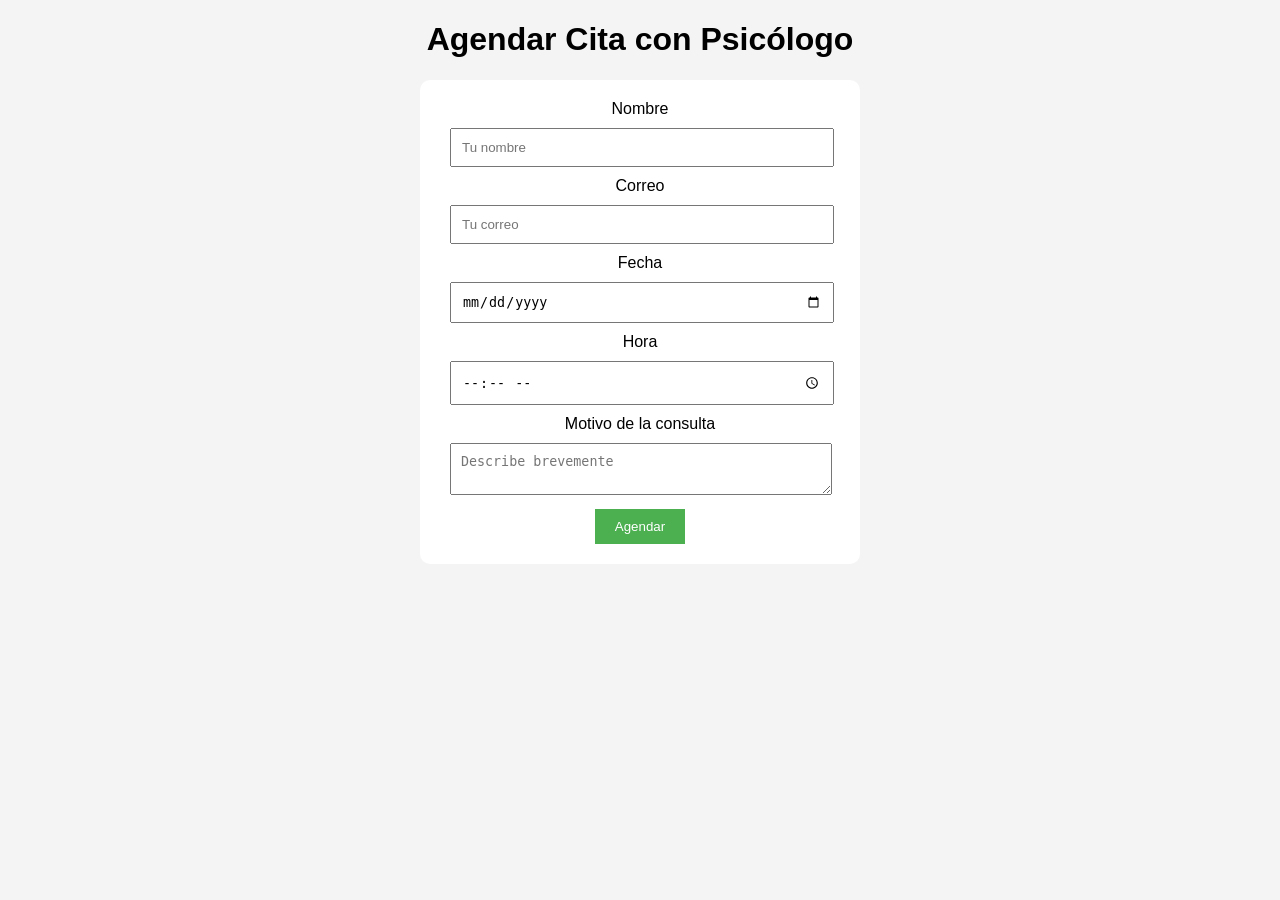
==== cita.html @ baad1968 "Add files via upload" ====
<!DOCTYPE html>
<html>
<head>
<title>Agendar Cita</title>
<link rel="stylesheet" href="style.css">
</head>

<body>

<h1>Agendar Cita con Psicólogo</h1>

<div class="formulario">

<label>Nombre</label>
<input type="text" placeholder="Tu nombre">

<label>Correo</label>
<input type="email" placeholder="Tu correo">

<label>Fecha</label>
<input type="date">

<label>Hora</label>
<input type="time">

<label>Motivo de la consulta</label>
<textarea placeholder="Describe brevemente"></textarea>

<button onclick="cita()">Agendar</button>

</div>

<script src="script.js"></script>

</body>
</html>
---- style.css ----
body{
font-family: Arial;
background:#f4f4f4;
text-align:center;
}

.login-box{
width:300px;
margin:100px auto;
padding:20px;
background:white;
border-radius:10px;
}

input, textarea{
width:90%;
padding:10px;
margin:10px;
}

button{
padding:10px 20px;
background:#4CAF50;
color:white;
border:none;
cursor:pointer;
}

button:hover{
background:#45a049;
}

.formulario{
width:400px;
margin:auto;
background:white;
padding:20px;
border-radius:10px;
}
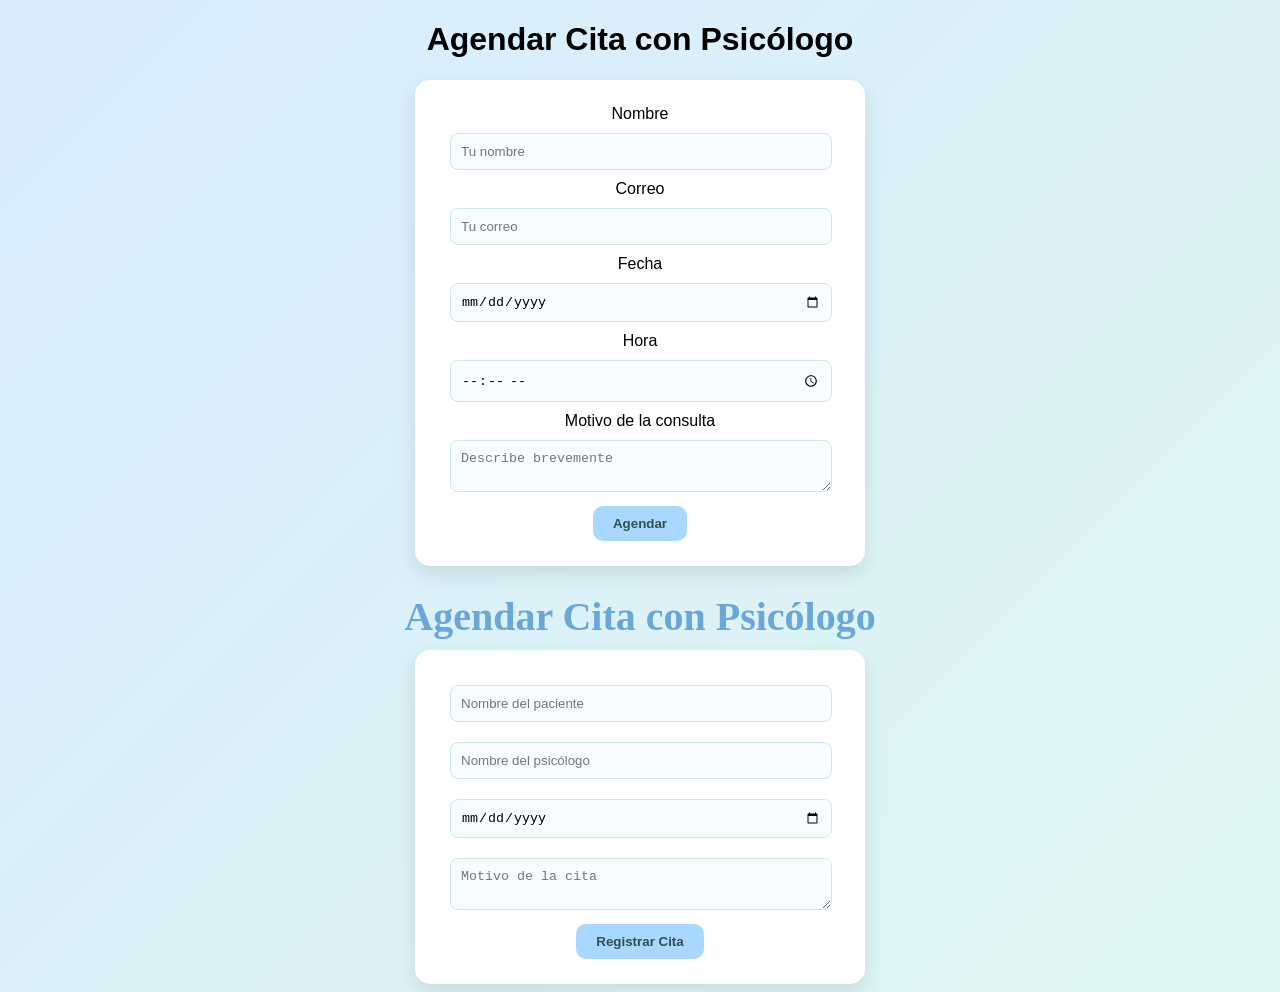
==== commit 4a453a6f: "Refactor cita.html for improved structure and semantics" ====
--- a/cita.html
+++ b/cita.html
@@ -29,8 +29,40 @@
 <button onclick="cita()">Agendar</button>
 
 </div>
+<!DOCTYPE html>
+<html lang="es">
+<head>
+<meta charset="UTF-8">
+<title>Agendar Cita</title>
+<link rel="stylesheet" href="style.css">
+</head>
+
+<body>
+
+<h1 class="titulo">Agendar Cita con Psicólogo</h1>
+
+<div class="formulario">
+<form id="formCita">
+
+<input type="text" id="nombre" placeholder="Nombre del paciente" required>
+
+<input type="text" id="psicologo" placeholder="Nombre del psicólogo" required>
+
+<input type="date" id="fecha" required>
+
+<textarea id="motivo" placeholder="Motivo de la cita"></textarea>
+
+<button type="submit">Registrar Cita</button>
+
+</form>
+</div>
 
 <script src="script.js"></script>
 
 </body>
-</html>+
+<script src="script.js"></script>
+
+</body>
+
+</html>
--- a/style.css
+++ b/style.css
@@ -1,39 +1,67 @@
 body{
-font-family: Arial;
-background:#f4f4f4;
-text-align:center;
+    font-family: 'Segoe UI', Arial, sans-serif;
+    background: linear-gradient(135deg,#d8ecff,#dff7f2);
+    text-align:center;
+}
+.titulo{
+    font-family: 'Dancing Script', cursive;
+    font-size:40px;
+    color:#6aa6d6;
+    margin-bottom:10px;
 }
 
+.subtitulo{
+    font-family: 'Dancing Script', cursive;
+    font-size:28px;
+    color:#7bc8a4;
+    margin-bottom:20px;
+}
 .login-box{
-width:300px;
-margin:100px auto;
-padding:20px;
-background:white;
-border-radius:10px;
+    width:300px;
+    margin:100px auto;
+    padding:25px;
+    background:#ffffff;
+    border-radius:15px;
+    box-shadow:0px 8px 20px rgba(0,0,0,0.1);
 }
 
 input, textarea{
-width:90%;
-padding:10px;
-margin:10px;
+    width:90%;
+    padding:10px;
+    margin:10px;
+    border:1px solid #cde8e5;
+    border-radius:8px;
+    outline:none;
+    background:#f7fdff;
+}
+
+input:focus, textarea:focus{
+    border:1px solid #8fd3c7;
+    box-shadow:0px 0px 5px rgba(143,211,199,0.5);
 }
 
 button{
-padding:10px 20px;
-background:#4CAF50;
-color:white;
-border:none;
-cursor:pointer;
+    padding:10px 20px;
+    background:#a8d8ff;
+    color:#2f4f4f;
+    border:none;
+    border-radius:10px;
+    cursor:pointer;
+    font-weight:bold;
+    transition:0.3s;
 }
 
 button:hover{
-background:#45a049;
+    background:#a8e6cf;
+    transform:scale(1.05);
 }
 
 .formulario{
-width:400px;
-margin:auto;
-background:white;
-padding:20px;
-border-radius:10px;
-}+    width:400px;
+    margin:auto;
+    background:#ffffff;
+    padding:25px;
+    border-radius:15px;
+    box-shadow:0px 8px 20px rgba(0,0,0,0.1);
+}
+
--- a/style.css
+++ b/style.css
@@ -1,39 +1,67 @@
 body{
-font-family: Arial;
-background:#f4f4f4;
-text-align:center;
+    font-family: 'Segoe UI', Arial, sans-serif;
+    background: linear-gradient(135deg,#d8ecff,#dff7f2);
+    text-align:center;
+}
+.titulo{
+    font-family: 'Dancing Script', cursive;
+    font-size:40px;
+    color:#6aa6d6;
+    margin-bottom:10px;
 }
 
+.subtitulo{
+    font-family: 'Dancing Script', cursive;
+    font-size:28px;
+    color:#7bc8a4;
+    margin-bottom:20px;
+}
 .login-box{
-width:300px;
-margin:100px auto;
-padding:20px;
-background:white;
-border-radius:10px;
+    width:300px;
+    margin:100px auto;
+    padding:25px;
+    background:#ffffff;
+    border-radius:15px;
+    box-shadow:0px 8px 20px rgba(0,0,0,0.1);
 }
 
 input, textarea{
-width:90%;
-padding:10px;
-margin:10px;
+    width:90%;
+    padding:10px;
+    margin:10px;
+    border:1px solid #cde8e5;
+    border-radius:8px;
+    outline:none;
+    background:#f7fdff;
+}
+
+input:focus, textarea:focus{
+    border:1px solid #8fd3c7;
+    box-shadow:0px 0px 5px rgba(143,211,199,0.5);
 }
 
 button{
-padding:10px 20px;
-background:#4CAF50;
-color:white;
-border:none;
-cursor:pointer;
+    padding:10px 20px;
+    background:#a8d8ff;
+    color:#2f4f4f;
+    border:none;
+    border-radius:10px;
+    cursor:pointer;
+    font-weight:bold;
+    transition:0.3s;
 }
 
 button:hover{
-background:#45a049;
+    background:#a8e6cf;
+    transform:scale(1.05);
 }
 
 .formulario{
-width:400px;
-margin:auto;
-background:white;
-padding:20px;
-border-radius:10px;
-}+    width:400px;
+    margin:auto;
+    background:#ffffff;
+    padding:25px;
+    border-radius:15px;
+    box-shadow:0px 8px 20px rgba(0,0,0,0.1);
+}
+
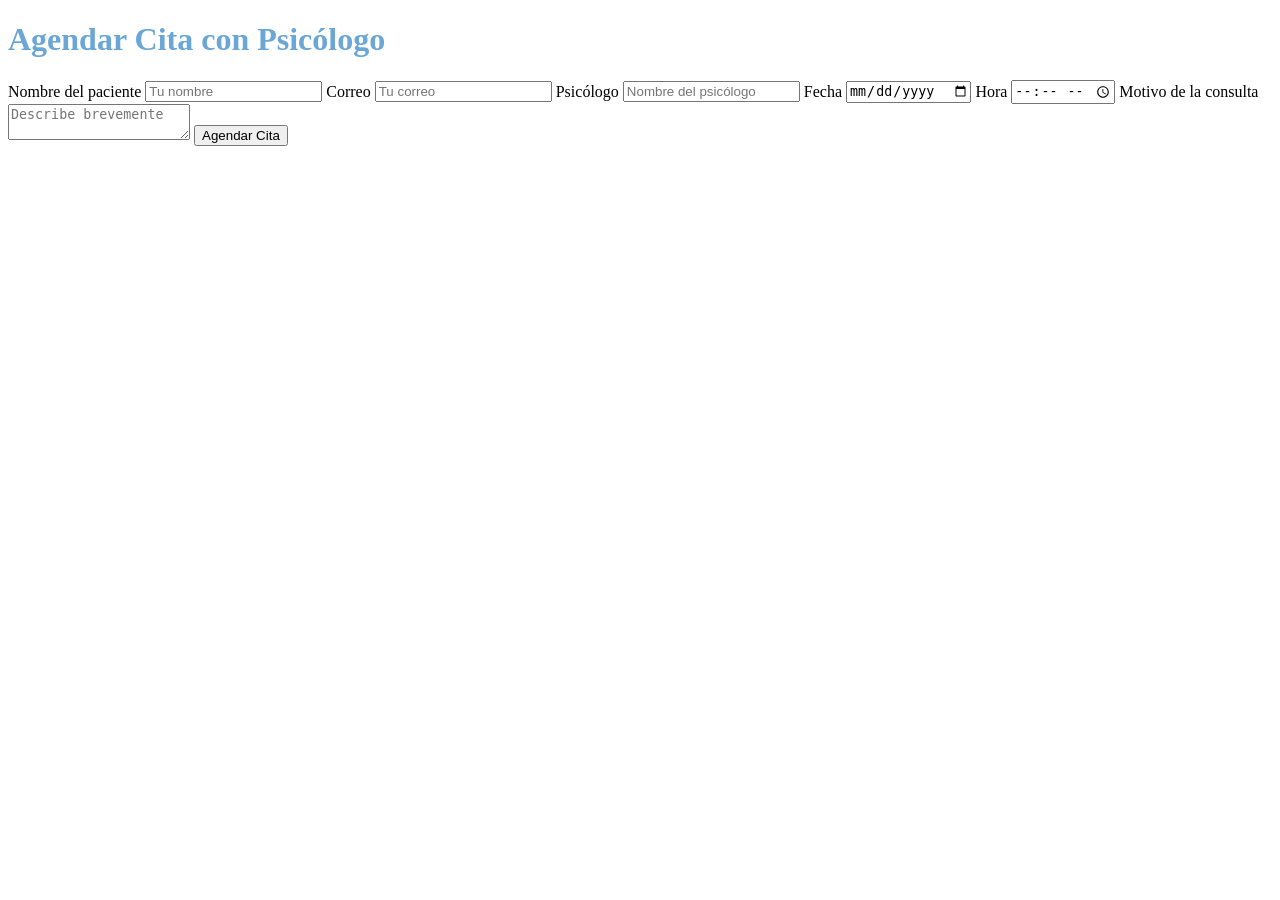
==== commit 97254857: "Refactor cita.html form structure and labels Updated the form structure and labels for better clarit" ====
--- a/cita.html
+++ b/cita.html
@@ -1,34 +1,3 @@
-<!DOCTYPE html>
-<html>
-<head>
-<title>Agendar Cita</title>
-<link rel="stylesheet" href="style.css">
-</head>
-
-<body>
-
-<h1>Agendar Cita con Psicólogo</h1>
-
-<div class="formulario">
-
-<label>Nombre</label>
-<input type="text" placeholder="Tu nombre">
-
-<label>Correo</label>
-<input type="email" placeholder="Tu correo">
-
-<label>Fecha</label>
-<input type="date">
-
-<label>Hora</label>
-<input type="time">
-
-<label>Motivo de la consulta</label>
-<textarea placeholder="Describe brevemente"></textarea>
-
-<button onclick="cita()">Agendar</button>
-
-</div>
 <!DOCTYPE html>
 <html lang="es">
 <head>
@@ -42,27 +11,34 @@
 <h1 class="titulo">Agendar Cita con Psicólogo</h1>
 
 <div class="formulario">
+
 <form id="formCita">
 
-<input type="text" id="nombre" placeholder="Nombre del paciente" required>
+<label>Nombre del paciente</label>
+<input type="text" id="nombre" placeholder="Tu nombre" required>
 
+<label>Correo</label>
+<input type="email" id="correo" placeholder="Tu correo" required>
+
+<label>Psicólogo</label>
 <input type="text" id="psicologo" placeholder="Nombre del psicólogo" required>
 
+<label>Fecha</label>
 <input type="date" id="fecha" required>
 
-<textarea id="motivo" placeholder="Motivo de la cita"></textarea>
+<label>Hora</label>
+<input type="time" id="hora" required>
 
-<button type="submit">Registrar Cita</button>
+<label>Motivo de la consulta</label>
+<textarea id="motivo" placeholder="Describe brevemente"></textarea>
+
+<button type="submit">Agendar Cita</button>
 
 </form>
+
 </div>
 
 <script src="script.js"></script>
 
 </body>
-
-<script src="script.js"></script>
-
-</body>
-
 </html>
--- a/style.css
+++ b/style.css
@@ -1,67 +1,45 @@
-body{
-    font-family: 'Segoe UI', Arial, sans-serif;
-    background: linear-gradient(135deg,#d8ecff,#dff7f2);
-    text-align:center;
-}
-.titulo{
-    font-family: 'Dancing Script', cursive;
-    font-size:40px;
-    color:#6aa6d6;
-    margin-bottom:10px;
+.contenedor{
+width:400px;
+margin:100px auto;
+padding:20px;
+background:white;
+border-radius:15px;
+box-shadow:0px 8px 20px rgba(0,0,0,0.1);
 }
 
-.subtitulo{
-    font-family: 'Dancing Script', cursive;
-    font-size:28px;
-    color:#7bc8a4;
-    margin-bottom:20px;
-}
-.login-box{
-    width:300px;
-    margin:100px auto;
-    padding:25px;
-    background:#ffffff;
-    border-radius:15px;
-    box-shadow:0px 8px 20px rgba(0,0,0,0.1);
+.titulo{
+font-family: 'Dancing Script', cursive;
+color:#6aa6d6;
 }
 
-input, textarea{
-    width:90%;
-    padding:10px;
-    margin:10px;
-    border:1px solid #cde8e5;
-    border-radius:8px;
-    outline:none;
-    background:#f7fdff;
+.botones{
+margin-top:20px;
 }
 
-input:focus, textarea:focus{
-    border:1px solid #8fd3c7;
-    box-shadow:0px 0px 5px rgba(143,211,199,0.5);
+.btn-login{
+background:#a8d8ff;
+color:#2f4f4f;
+padding:10px 20px;
+border:none;
+border-radius:10px;
+margin:10px;
+cursor:pointer;
 }
 
-button{
-    padding:10px 20px;
-    background:#a8d8ff;
-    color:#2f4f4f;
-    border:none;
-    border-radius:10px;
-    cursor:pointer;
-    font-weight:bold;
-    transition:0.3s;
+.btn-login:hover{
+background:#89c8f7;
 }
 
-button:hover{
-    background:#a8e6cf;
-    transform:scale(1.05);
+.btn-cita{
+background:#a8e6cf;
+color:#2f4f4f;
+padding:10px 20px;
+border:none;
+border-radius:10px;
+margin:10px;
+cursor:pointer;
 }
 
-.formulario{
-    width:400px;
-    margin:auto;
-    background:#ffffff;
-    padding:25px;
-    border-radius:15px;
-    box-shadow:0px 8px 20px rgba(0,0,0,0.1);
+.btn-cita:hover{
+background:#8fdcc0;
 }
-
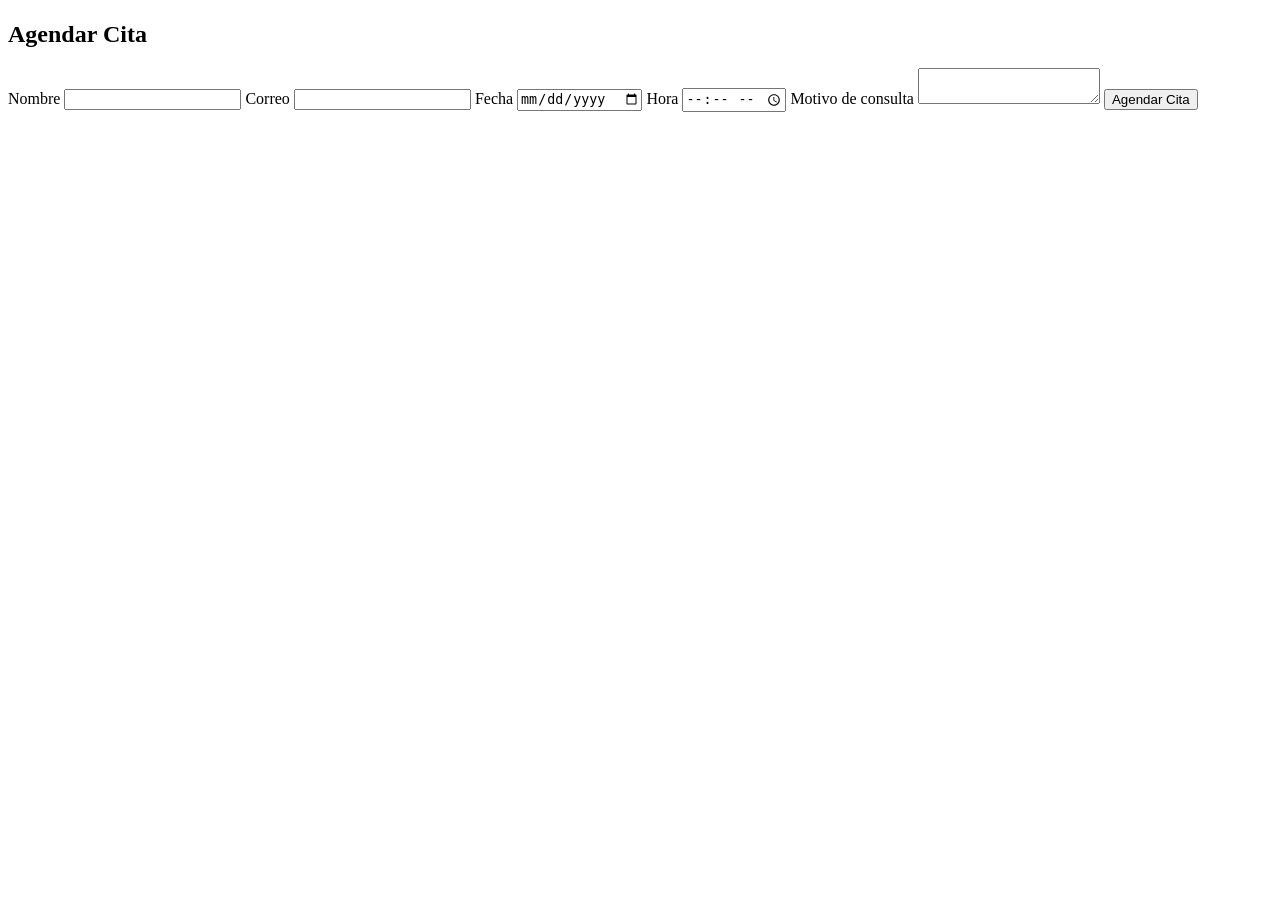
==== commit 0a4ef29d: "Refactor cita.html for improved structure and labels" ====
--- a/cita.html
+++ b/cita.html
@@ -8,33 +8,28 @@
 
 <body>
 
-<h1 class="titulo">Agendar Cita con Psicólogo</h1>
+<h1 id="bienvenida"></h1>
 
 <div class="formulario">
 
-<form id="formCita">
+<h2>Agendar Cita</h2>
 
-<label>Nombre del paciente</label>
-<input type="text" id="nombre" placeholder="Tu nombre" required>
+<label>Nombre</label>
+<input type="text" id="nombre">
 
 <label>Correo</label>
-<input type="email" id="correo" placeholder="Tu correo" required>
-
-<label>Psicólogo</label>
-<input type="text" id="psicologo" placeholder="Nombre del psicólogo" required>
+<input type="email" id="correo">
 
 <label>Fecha</label>
-<input type="date" id="fecha" required>
+<input type="date" id="fecha">
 
 <label>Hora</label>
-<input type="time" id="hora" required>
+<input type="time" id="hora">
 
-<label>Motivo de la consulta</label>
-<textarea id="motivo" placeholder="Describe brevemente"></textarea>
+<label>Motivo de consulta</label>
+<textarea id="motivo"></textarea>
 
-<button type="submit">Agendar Cita</button>
-
-</form>
+<button onclick="verificar()">Agendar Cita</button>
 
 </div>
 
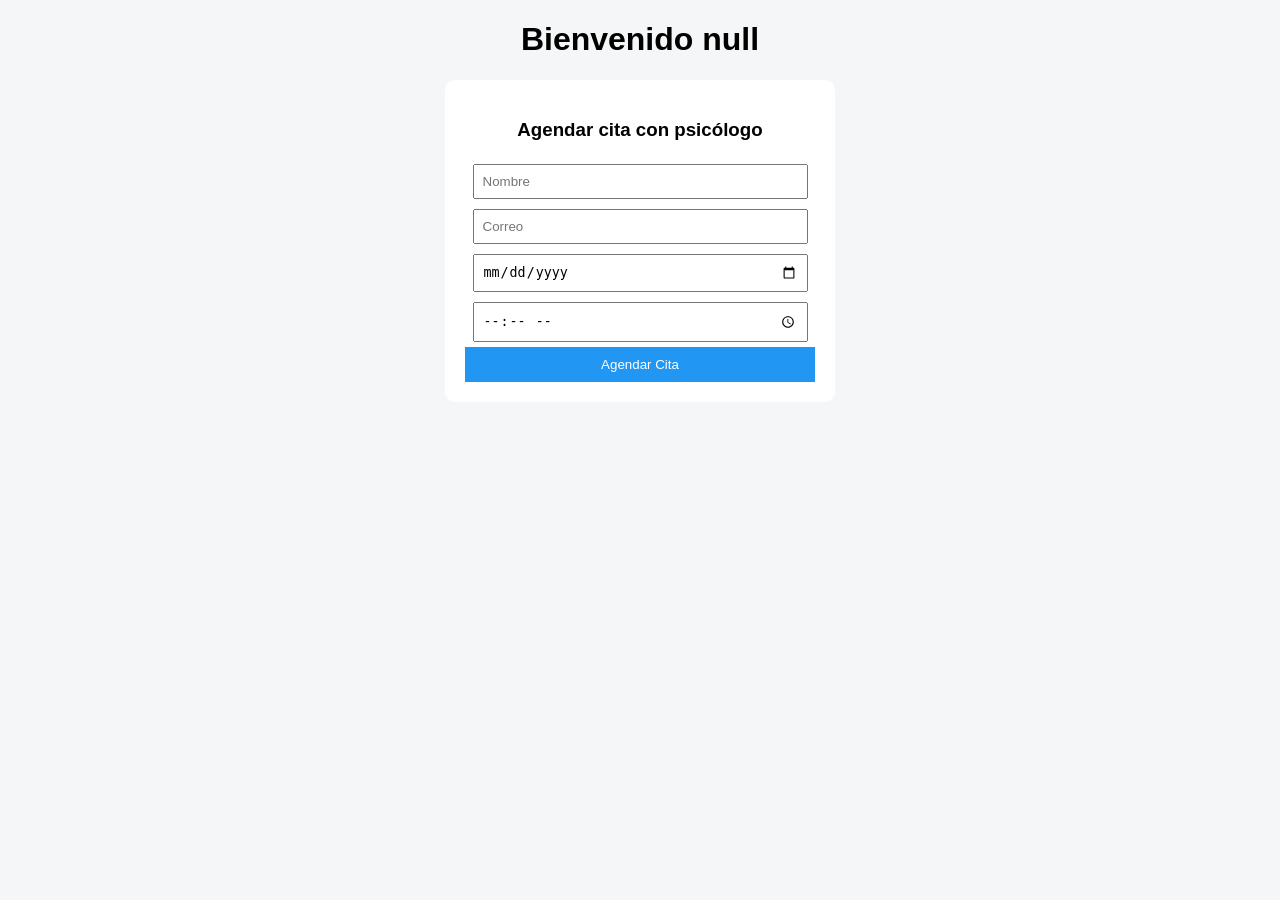
==== commit b18441db: "Revamp cita.html with styling and form improvements" ====
--- a/cita.html
+++ b/cita.html
@@ -3,7 +3,36 @@
 <head>
 <meta charset="UTF-8">
 <title>Agendar Cita</title>
-<link rel="stylesheet" href="style.css">
+
+<style>
+body{
+font-family:Arial;
+background:#f4f6f8;
+text-align:center;
+}
+
+.formulario{
+background:white;
+width:350px;
+margin:auto;
+padding:20px;
+border-radius:10px;
+}
+
+input{
+width:90%;
+padding:8px;
+margin:5px;
+}
+
+button{
+background:#2196F3;
+color:white;
+border:none;
+padding:10px;
+width:100%;
+}
+</style>
 </head>
 
 <body>
@@ -12,28 +41,58 @@
 
 <div class="formulario">
 
-<h2>Agendar Cita</h2>
+<h3>Agendar cita con psicólogo</h3>
 
-<label>Nombre</label>
-<input type="text" id="nombre">
+<form onsubmit="verificar(event)">
 
-<label>Correo</label>
-<input type="email" id="correo">
+<input type="text" id="nombre" placeholder="Nombre" required>
 
-<label>Fecha</label>
-<input type="date" id="fecha">
+<input type="email" id="correo" placeholder="Correo" required>
 
-<label>Hora</label>
-<input type="time" id="hora">
+<input type="date" id="fecha" required>
 
-<label>Motivo de consulta</label>
-<textarea id="motivo"></textarea>
+<input type="time" id="hora" required>
 
-<button onclick="verificar()">Agendar Cita</button>
+<button type="submit">Agendar Cita</button>
+
+</form>
 
 </div>
 
-<script src="script.js"></script>
+<script>
+
+let nombreSesion = localStorage.getItem("sesion")
+
+document.getElementById("bienvenida").innerHTML =
+"Bienvenido " + nombreSesion
+
+
+function verificar(e){
+
+e.preventDefault()
+
+let nombre=document.getElementById("nombre").value
+let correo=document.getElementById("correo").value
+let fecha=document.getElementById("fecha").value
+let hora=document.getElementById("hora").value
+
+let confirmar = confirm(
+"Verifica tus datos:\n\n"+
+"Nombre: "+nombre+
+"\nCorreo: "+correo+
+"\nFecha: "+fecha+
+"\nHora: "+hora
+)
+
+if(confirmar){
+
+alert("Cita agendada correctamente")
+
+}
+
+}
+
+</script>
 
 </body>
 </html>
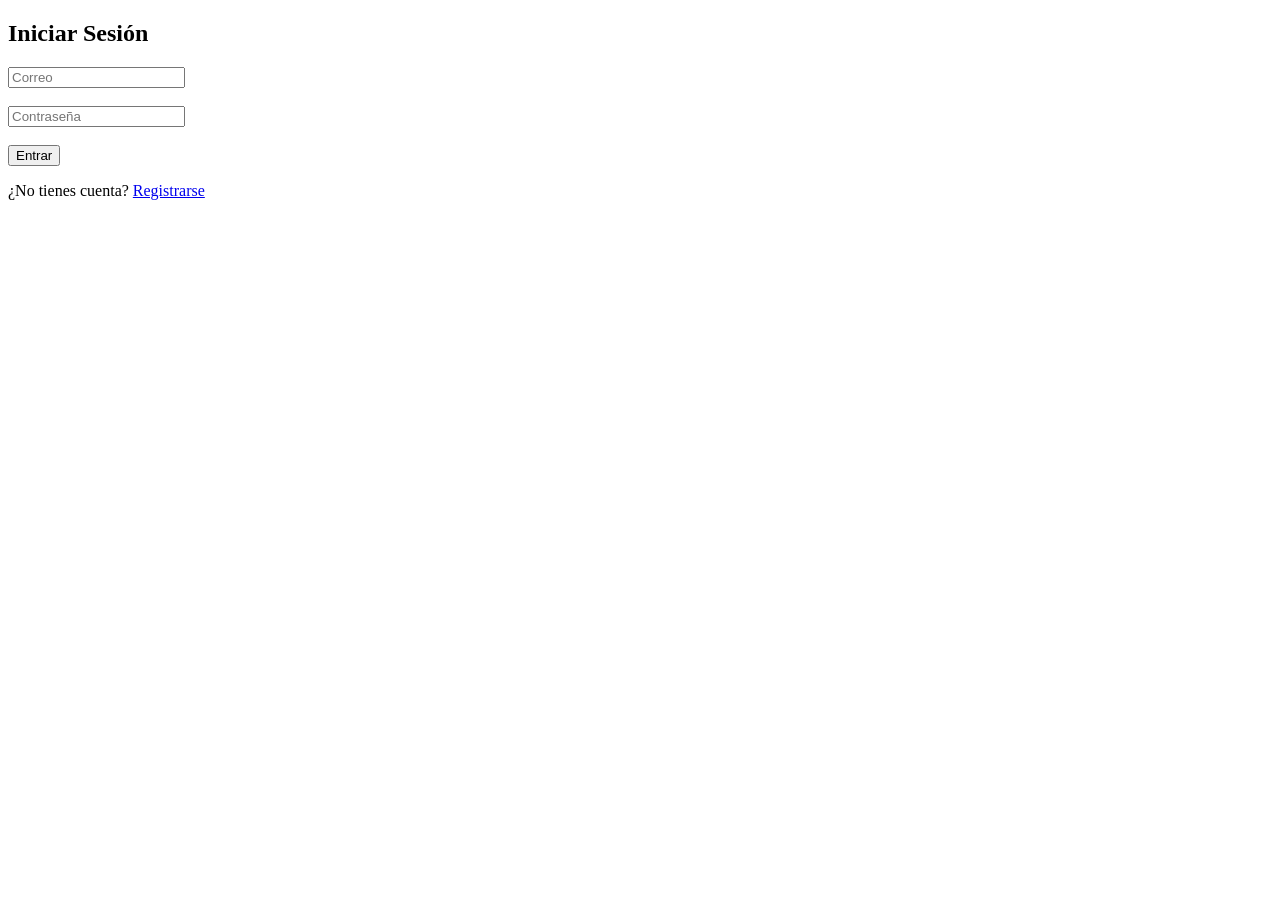
==== commit 9f0e5a1d: "Refactor cita.html for session management and styling" ====
--- a/cita.html
+++ b/cita.html
@@ -1,3 +1,4 @@
+
 <!DOCTYPE html>
 <html lang="es">
 <head>
@@ -5,6 +6,7 @@
 <title>Agendar Cita</title>
 
 <style>
+
 body{
 font-family:Arial;
 background:#f4f6f8;
@@ -26,12 +28,22 @@
 }
 
 button{
+padding:10px;
+width:100%;
+border:none;
+margin-top:10px;
+}
+
+.agendar{
 background:#2196F3;
 color:white;
-border:none;
-padding:10px;
-width:100%;
 }
+
+.cerrar{
+background:#f44336;
+color:white;
+}
+
 </style>
 </head>
 
@@ -39,11 +51,15 @@
 
 <h1 id="bienvenida"></h1>
 
+<button class="cerrar" onclick="cerrarSesion()">Cerrar sesión</button>
+
+<br><br>
+
 <div class="formulario">
 
 <h3>Agendar cita con psicólogo</h3>
 
-<form onsubmit="verificar(event)">
+<form onsubmit="registrarCita(event)">
 
 <input type="text" id="nombre" placeholder="Nombre" required>
 
@@ -53,7 +69,7 @@
 
 <input type="time" id="hora" required>
 
-<button type="submit">Agendar Cita</button>
+<button class="agendar" type="submit">Agendar Cita</button>
 
 </form>
 
@@ -63,11 +79,15 @@
 
 let nombreSesion = localStorage.getItem("sesion")
 
+if(!nombreSesion){
+window.location="login.html"
+}
+
 document.getElementById("bienvenida").innerHTML =
 "Bienvenido " + nombreSesion
 
 
-function verificar(e){
+function registrarCita(e){
 
 e.preventDefault()
 
@@ -76,19 +96,32 @@
 let fecha=document.getElementById("fecha").value
 let hora=document.getElementById("hora").value
 
-let confirmar = confirm(
-"Verifica tus datos:\n\n"+
-"Nombre: "+nombre+
-"\nCorreo: "+correo+
-"\nFecha: "+fecha+
-"\nHora: "+hora
-)
 
-if(confirmar){
+let cita = {
+nombre:nombre,
+correo:correo,
+fecha:fecha,
+hora:hora
+}
 
-alert("Cita agendada correctamente")
+let citas = JSON.parse(localStorage.getItem("citas")) || []
+
+citas.push(cita)
+
+localStorage.setItem("citas", JSON.stringify(citas))
+
+alert("Cita registrada correctamente")
+
+document.querySelector("form").reset()
 
 }
+
+
+function cerrarSesion(){
+
+localStorage.removeItem("sesion")
+
+window.location="login.html"
 
 }
 
